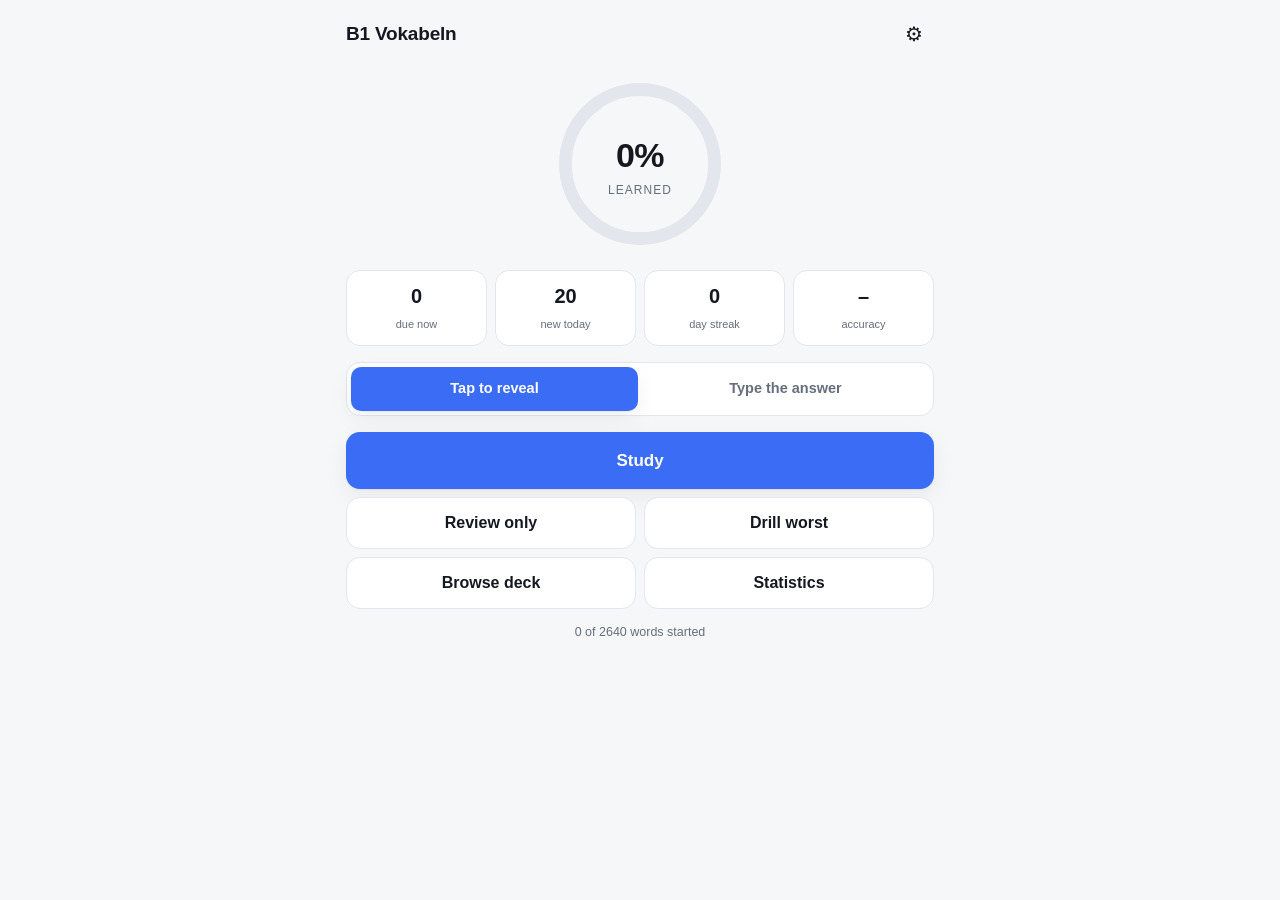
==== index.html @ 635735f4 "Add typed-answer mode with a similarity score A switch on the home screen chooses between tapping to" ====
<!DOCTYPE html>
<html lang="en">
<head>
<meta charset="utf-8">
<meta name="viewport" content="width=device-width,initial-scale=1,viewport-fit=cover">
<meta name="theme-color" content="#111318">
<title>B1 Vokabeln</title>
<link rel="manifest" href="manifest.webmanifest">
<link rel="apple-touch-icon" href="icon.png">
<meta name="apple-mobile-web-app-capable" content="yes">
<meta name="apple-mobile-web-app-status-bar-style" content="black-translucent">
<link rel="stylesheet" href="style.css">
</head>
<body>

<div id="app">

  <!-- ============ HOME ============ -->
  <section id="home" class="screen">
    <header class="hd">
      <h1>B1 Vokabeln</h1>
      <button class="icon" id="toSettings" aria-label="Settings">&#9881;</button>
    </header>

    <div class="ring-wrap">
      <svg class="ring" viewBox="0 0 120 120" aria-hidden="true">
        <circle class="ring-bg" cx="60" cy="60" r="52"></circle>
        <circle class="ring-fg" cx="60" cy="60" r="52" id="ringFg"></circle>
      </svg>
      <div class="ring-mid">
        <b id="ringPct">0%</b>
        <span>learned</span>
      </div>
    </div>

    <div class="tiles">
      <div class="tile"><b id="tDue">0</b><span>due now</span></div>
      <div class="tile"><b id="tNew">0</b><span>new today</span></div>
      <div class="tile"><b id="tStreak">0</b><span>day streak</span></div>
      <div class="tile"><b id="tAcc">–</b><span>accuracy</span></div>
    </div>

    <div class="seg" id="modeSeg" role="group" aria-label="How to answer">
      <button type="button" data-m="off">Tap to reveal</button>
      <button type="button" data-m="on">Type the answer</button>
    </div>

    <button class="primary big" id="btnStudy">Study</button>
    <div class="row2">
      <button class="ghost" id="btnReview">Review only</button>
      <button class="ghost" id="btnHard">Drill worst</button>
    </div>
    <div class="row2">
      <button class="ghost" id="toBrowse">Browse deck</button>
      <button class="ghost" id="toStats">Statistics</button>
    </div>
    <p class="foot" id="homeFoot"></p>
  </section>

  <!-- ============ STUDY ============ -->
  <section id="study" class="screen hidden">
    <header class="hd">
      <button class="icon" id="studyBack" aria-label="Back">&#8592;</button>
      <div class="bar"><i id="sessBar"></i></div>
      <span class="count" id="sessCount">0</span>
    </header>

    <div class="card" id="card">
      <div class="card-in">
        <div class="prompt-kind" id="cKind"></div>
        <div class="prompt" id="cFront"></div>
        <form class="type-wrap hidden" id="typeWrap" autocomplete="off">
          <input id="typeIn" type="text" inputmode="text" autocomplete="off"
                 autocorrect="off" autocapitalize="off" spellcheck="false"
                 placeholder="type your answer" aria-label="Your answer">
        </form>
        <div class="type-fb hidden" id="typeFb"></div>
        <div class="reveal hidden" id="cBack">
          <div class="answer" id="cAnswer"></div>
          <div class="meta" id="cMeta"></div>
          <div class="ex" id="cEx"></div>
        </div>
      </div>
      <div class="tap-hint" id="tapHint">tap to reveal</div>
    </div>

    <div class="grades hidden" id="grades">
      <button data-g="0" class="g g0"><b>Again</b><span id="i0"></span></button>
      <button data-g="3" class="g g3"><b>Hard</b><span id="i3"></span></button>
      <button data-g="4" class="g g4"><b>Good</b><span id="i4"></span></button>
      <button data-g="5" class="g g5"><b>Easy</b><span id="i5"></span></button>
    </div>
    <button class="primary big show-btn" id="btnShow">Show answer</button>
  </section>

  <!-- ============ DONE ============ -->
  <section id="done" class="screen hidden">
    <header class="hd"><button class="icon" id="doneBack" aria-label="Back">&#8592;</button><h1>Session done</h1></header>
    <div class="done-wrap">
      <div class="done-mark">&#10003;</div>
      <p id="doneLine"></p>
      <div class="tiles">
        <div class="tile"><b id="dSeen">0</b><span>cards</span></div>
        <div class="tile"><b id="dOk">0</b><span>correct</span></div>
        <div class="tile"><b id="dAcc">0%</b><span>accuracy</span></div>
      </div>
      <button class="primary big" id="btnAgainSession">Study more</button>
      <button class="ghost" id="btnHome">Back home</button>
    </div>
  </section>

  <!-- ============ BROWSE ============ -->
  <section id="browse" class="screen hidden">
    <header class="hd">
      <button class="icon" id="browseBack" aria-label="Back">&#8592;</button>
      <input id="q" type="search" placeholder="Search German or English…" autocomplete="off">
    </header>
    <div class="chips" id="browseChips">
      <button class="chip on" data-f="all">All</button>
      <button class="chip" data-f="noun">Nouns</button>
      <button class="chip" data-f="verb">Verbs</button>
      <button class="chip" data-f="adj">Adj</button>
      <button class="chip" data-f="due">Due</button>
      <button class="chip" data-f="weak">Weak</button>
      <button class="chip" data-f="unseen">Unseen</button>
    </div>
    <div id="list" class="list"></div>
  </section>

  <!-- ============ STATS ============ -->
  <section id="stats" class="screen hidden">
    <header class="hd"><button class="icon" id="statsBack" aria-label="Back">&#8592;</button><h1>Statistics</h1></header>
    <div class="pad">
      <h2>Last 12 weeks</h2>
      <div id="heat" class="heat"></div>
      <div class="heat-key"><span>less</span><i class="h0"></i><i class="h1"></i><i class="h2"></i><i class="h3"></i><i class="h4"></i><span>more</span></div>

      <h2>Maturity</h2>
      <div class="mat" id="mat"></div>
      <div class="mat-key" id="matKey"></div>

      <h2>Upcoming reviews</h2>
      <div id="fore" class="fore"></div>

      <h2>Weakest words</h2>
      <div id="weak" class="list"></div>
    </div>
  </section>

  <!-- ============ SETTINGS ============ -->
  <section id="settings" class="screen hidden">
    <header class="hd"><button class="icon" id="setBack" aria-label="Back">&#8592;</button><h1>Settings</h1></header>
    <div class="pad">
      <label class="set">
        <span>Direction</span>
        <select id="sDir">
          <option value="de">German &rarr; English</option>
          <option value="en">English &rarr; German</option>
          <option value="mix">Mixed</option>
        </select>
      </label>

      <label class="set">
        <span>New cards / day</span>
        <select id="sNew">
          <option>5</option><option>10</option><option selected>20</option>
          <option>30</option><option>50</option><option>100</option>
        </select>
      </label>

      <label class="set">
        <span>Session length</span>
        <select id="sLen">
          <option>10</option><option>20</option><option selected>30</option>
          <option>50</option><option value="9999">No limit</option>
        </select>
      </label>

      <label class="set">
        <span>Word range</span>
        <select id="sRange">
          <option value="0">Whole deck (2640)</option>
          <option value="500">Top 500 most frequent</option>
          <option value="1000">Top 1000</option>
          <option value="1500">Top 1500</option>
          <option value="dtz">DTZ-only words (not in top 4034)</option>
        </select>
      </label>

      <label class="set inline">
        <span>Show example sentence</span>
        <input type="checkbox" id="sEx" checked>
      </label>

      <h2>Your data</h2>
      <p class="hint">Progress lives in this browser only. Export a backup you can keep in Dropbox and load on another device.</p>
      <button class="ghost" id="btnExport">Export progress (.json)</button>
      <button class="ghost" id="btnImport">Import progress</button>
      <input type="file" id="fileIn" accept="application/json" hidden>
      <button class="danger" id="btnReset">Reset all progress</button>
      <p class="foot" id="setFoot"></p>
    </div>
  </section>

</div>

<div id="toast" class="toast hidden"></div>
<script src="app.js"></script>
</body>
</html>
---- style.css ----
:root{
  --bg:#f6f7f9; --surface:#fff; --line:#e3e6ec; --ink:#151821; --dim:#666e7d;
  --accent:#3b6cf6; --ok:#17924f; --warn:#c2760a; --bad:#cf3f3f; --easy:#2a8fa8;
  --r:16px; --shadow:0 1px 2px rgba(16,20,30,.06),0 8px 24px rgba(16,20,30,.06);
}
@media (prefers-color-scheme:dark){
  :root{
    --bg:#111318; --surface:#191c23; --line:#2a2f3a; --ink:#e9ecf2; --dim:#98a1b3;
    --accent:#6b93ff; --ok:#3fbe79; --warn:#e0a03e; --bad:#f0736f; --easy:#54b9d0;
    --shadow:0 1px 2px rgba(0,0,0,.4),0 8px 24px rgba(0,0,0,.3);
  }
}
*{box-sizing:border-box;-webkit-tap-highlight-color:transparent}
html,body{height:100%}
body{
  margin:0;background:var(--bg);color:var(--ink);
  font:16px/1.5 -apple-system,BlinkMacSystemFont,"Segoe UI",Roboto,Helvetica,Arial,sans-serif;
  overscroll-behavior-y:contain;
}
#app{max-width:620px;margin:0 auto;min-height:100%;display:flex;flex-direction:column}
.screen{
  flex:1;display:flex;flex-direction:column;
  padding:max(12px,env(safe-area-inset-top)) 16px calc(16px + env(safe-area-inset-bottom));
}
.hidden{display:none!important}

/* header */
.hd{display:flex;align-items:center;gap:10px;min-height:44px;margin-bottom:8px}
.hd h1{font-size:19px;margin:0;font-weight:650;letter-spacing:-.01em;flex:1}
.icon{
  width:40px;height:40px;flex:0 0 40px;border:0;border-radius:12px;background:transparent;
  color:var(--ink);font-size:20px;cursor:pointer;display:grid;place-items:center;
}
.icon:active{background:var(--line)}
.count{font-variant-numeric:tabular-nums;color:var(--dim);font-size:14px;min-width:2ch;text-align:right}
.bar{flex:1;height:6px;background:var(--line);border-radius:99px;overflow:hidden}
.bar i{display:block;height:100%;width:0;background:var(--accent);border-radius:99px;transition:width .25s ease}

/* home ring */
.ring-wrap{position:relative;width:172px;height:172px;margin:14px auto 6px}
.ring{width:100%;height:100%;transform:rotate(-90deg)}
.ring circle{fill:none;stroke-width:9;stroke-linecap:round}
.ring-bg{stroke:var(--line)}
.ring-fg{stroke:var(--accent);stroke-dasharray:326.7;stroke-dashoffset:326.7;transition:stroke-dashoffset .6s ease}
.ring-mid{position:absolute;inset:0;display:grid;place-content:center;text-align:center}
.ring-mid b{display:block;font-size:34px;font-weight:680;letter-spacing:-.02em;font-variant-numeric:tabular-nums}
.ring-mid span{font-size:12px;color:var(--dim);text-transform:uppercase;letter-spacing:.09em}

/* tiles */
.tiles{display:grid;grid-template-columns:repeat(4,1fr);gap:8px;margin:14px 0}
.tile{background:var(--surface);border:1px solid var(--line);border-radius:14px;padding:10px 4px;text-align:center}
.tile b{display:block;font-size:20px;font-weight:660;font-variant-numeric:tabular-nums;letter-spacing:-.01em}
.tile span{font-size:11px;color:var(--dim)}

/* segmented mode switch */
.seg{
  display:grid;grid-template-columns:1fr 1fr;gap:4px;padding:4px;margin:2px 0 10px;
  background:var(--surface);border:1px solid var(--line);border-radius:14px;
}
.seg button{
  padding:11px 6px;border:0;border-radius:10px;background:transparent;color:var(--dim);
  font-size:14.5px;font-weight:550;cursor:pointer;
}
.seg button.on{background:var(--accent);color:#fff;box-shadow:var(--shadow)}

/* buttons */
button{font:inherit}
.primary{
  width:100%;border:0;border-radius:14px;background:var(--accent);color:#fff;
  font-weight:620;cursor:pointer;box-shadow:var(--shadow);
}
.big{padding:16px;font-size:17px;margin-top:6px}
.primary:active{filter:brightness(.94)}
.ghost{
  width:100%;padding:13px;border:1px solid var(--line);border-radius:14px;background:var(--surface);
  color:var(--ink);font-weight:550;cursor:pointer;margin-top:8px;
}
.ghost:active{background:var(--line)}
.danger{width:100%;padding:13px;border:1px solid var(--bad);border-radius:14px;background:transparent;color:var(--bad);font-weight:560;cursor:pointer;margin-top:18px}
.row2{display:grid;grid-template-columns:1fr 1fr;gap:8px}
.row2 .ghost{margin-top:8px}
.foot{color:var(--dim);font-size:12.5px;text-align:center;margin-top:14px}

/* card */
.card{
  flex:1;background:var(--surface);border:1px solid var(--line);border-radius:var(--r);
  box-shadow:var(--shadow);margin:6px 0 12px;padding:24px 20px;
  display:flex;flex-direction:column;justify-content:center;align-items:center;
  text-align:center;cursor:pointer;min-height:46vh;position:relative;
}
.card-in{width:100%}
.prompt-kind{font-size:11px;text-transform:uppercase;letter-spacing:.11em;color:var(--dim);margin-bottom:12px}
.prompt{font-size:30px;font-weight:640;letter-spacing:-.02em;line-height:1.25;word-break:break-word}
/* typed answer */
.type-wrap{margin-top:20px}
#typeIn{
  width:100%;padding:13px 15px;border:1.5px solid var(--line);border-radius:13px;
  background:var(--bg);color:var(--ink);font-size:19px;text-align:center;font-weight:550;
}
#typeIn:focus{outline:none;border-color:var(--accent)}
#typeIn::placeholder{font-weight:400;color:var(--dim);font-size:16px}
.type-fb{margin-top:16px;font-size:14.5px;line-height:1.5}
.type-fb .verdict{font-weight:640;font-size:16px;display:flex;align-items:center;justify-content:center;gap:8px}
.type-fb .pct{font-variant-numeric:tabular-nums;font-weight:600;padding:2px 9px;border-radius:99px;font-size:13px}
.type-fb.ok   .verdict{color:var(--ok)}   .type-fb.ok   .pct{background:color-mix(in srgb,var(--ok) 18%,transparent);color:var(--ok)}
.type-fb.warn .verdict{color:var(--warn)} .type-fb.warn .pct{background:color-mix(in srgb,var(--warn) 20%,transparent);color:var(--warn)}
.type-fb.bad  .verdict{color:var(--bad)}  .type-fb.bad  .pct{background:color-mix(in srgb,var(--bad) 18%,transparent);color:var(--bad)}
.type-fb .yours{color:var(--dim);margin-top:7px;font-size:14px;word-break:break-word}
.type-fb .yours s{text-decoration-color:var(--bad);opacity:.8}
.type-fb .note{margin-top:6px;font-size:13px;color:var(--warn)}
.type-fb mark{background:color-mix(in srgb,var(--bad) 26%,transparent);color:inherit;border-radius:3px;padding:0 1px}
.g.sug{border-color:var(--accent);box-shadow:0 0 0 2px color-mix(in srgb,var(--accent) 28%,transparent)}

.reveal{margin-top:20px;padding-top:18px;border-top:1px solid var(--line)}
.answer{font-size:22px;font-weight:560;color:var(--accent);line-height:1.35}
.meta{font-size:13.5px;color:var(--dim);margin-top:8px;font-variant-numeric:tabular-nums}
.ex{font-size:15.5px;color:var(--ink);opacity:.82;margin-top:16px;line-height:1.5;font-style:italic}
.ex b{font-style:normal;font-weight:640;opacity:1}
.tap-hint{position:absolute;bottom:14px;left:0;right:0;font-size:12px;color:var(--dim);opacity:.75}

/* grades */
.grades{display:grid;grid-template-columns:repeat(4,1fr);gap:7px}
.g{
  padding:13px 4px;border:1px solid var(--line);border-radius:13px;background:var(--surface);
  color:var(--ink);cursor:pointer;display:flex;flex-direction:column;gap:3px;align-items:center;
}
.g b{font-size:14px;font-weight:600}
.g span{font-size:11px;color:var(--dim);font-variant-numeric:tabular-nums}
.g:active{transform:scale(.97)}
.g0 b{color:var(--bad)} .g3 b{color:var(--warn)} .g4 b{color:var(--ok)} .g5 b{color:var(--easy)}
.show-btn{margin-top:0}

/* done */
.done-wrap{flex:1;display:flex;flex-direction:column;justify-content:center;text-align:center}
.done-mark{font-size:52px;color:var(--ok);line-height:1}
.done-wrap p{color:var(--dim);margin:10px 0 4px}

/* browse */
#q{
  flex:1;min-width:0;padding:11px 14px;border:1px solid var(--line);border-radius:12px;
  background:var(--surface);color:var(--ink);font-size:16px;
}
#q:focus{outline:2px solid var(--accent);outline-offset:-1px}
.chips{display:flex;gap:7px;overflow-x:auto;padding:8px 0 12px;scrollbar-width:none}
.chips::-webkit-scrollbar{display:none}
.chip{
  flex:0 0 auto;padding:7px 13px;border:1px solid var(--line);border-radius:99px;
  background:var(--surface);color:var(--dim);font-size:13.5px;cursor:pointer;
}
.chip.on{background:var(--accent);border-color:var(--accent);color:#fff;font-weight:560}
.list{flex:1;overflow-y:auto;-webkit-overflow-scrolling:touch}
.it{
  display:flex;align-items:baseline;gap:10px;padding:11px 12px;border:1px solid var(--line);
  border-radius:12px;background:var(--surface);margin-bottom:7px;
}
.it .de{font-weight:600;flex:0 0 auto;max-width:52%;overflow-wrap:anywhere}
.it .en{color:var(--dim);font-size:14px;flex:1;overflow-wrap:anywhere}
.it .dot{width:9px;height:9px;border-radius:50%;flex:0 0 9px;background:var(--line);align-self:center}
.it .dot.d1{background:var(--bad)} .it .dot.d2{background:var(--warn)}
.it .dot.d3{background:var(--ok)} .it .dot.d4{background:var(--easy)}
.empty{color:var(--dim);text-align:center;padding:30px 10px;font-size:14.5px}

/* stats */
.pad{flex:1;overflow-y:auto;padding-bottom:20px}
.pad h2{font-size:13px;text-transform:uppercase;letter-spacing:.09em;color:var(--dim);margin:22px 0 10px;font-weight:600}
.heat{display:grid;grid-template-rows:repeat(7,1fr);grid-auto-flow:column;gap:3px}
.heat i{aspect-ratio:1;border-radius:3px;background:var(--line);display:block}
.heat i.h1{background:color-mix(in srgb,var(--accent) 30%,var(--line))}
.heat i.h2{background:color-mix(in srgb,var(--accent) 52%,var(--line))}
.heat i.h3{background:color-mix(in srgb,var(--accent) 76%,var(--line))}
.heat i.h4{background:var(--accent)}
.heat-key{display:flex;align-items:center;gap:4px;justify-content:flex-end;margin-top:7px;font-size:11px;color:var(--dim)}
.heat-key i{width:11px;height:11px;border-radius:3px;background:var(--line);display:block}
.heat-key i.h1{background:color-mix(in srgb,var(--accent) 30%,var(--line))}
.heat-key i.h2{background:color-mix(in srgb,var(--accent) 52%,var(--line))}
.heat-key i.h3{background:color-mix(in srgb,var(--accent) 76%,var(--line))}
.heat-key i.h4{background:var(--accent)}
.mat{display:flex;height:16px;border-radius:8px;overflow:hidden;background:var(--line)}
.mat i{display:block;height:100%}
.mat-key{display:flex;flex-wrap:wrap;gap:12px;margin-top:10px;font-size:12.5px;color:var(--dim)}
.mat-key span{display:flex;align-items:center;gap:5px}
.mat-key u{width:9px;height:9px;border-radius:2px;display:block}
.fore{display:flex;align-items:flex-end;gap:4px;height:96px}
.fore div{flex:1;display:flex;flex-direction:column;justify-content:flex-end;align-items:center;gap:4px;height:100%}
.fore i{width:100%;background:var(--accent);border-radius:3px;display:block;min-height:2px;opacity:.85}
.fore span{font-size:10px;color:var(--dim)}

/* settings */
.set{display:flex;align-items:center;justify-content:space-between;gap:12px;padding:13px 0;border-bottom:1px solid var(--line)}
.set span{font-size:15px}
.set select{
  padding:9px 11px;border:1px solid var(--line);border-radius:10px;background:var(--surface);
  color:var(--ink);font-size:15px;max-width:60%;
}
.set.inline input{width:22px;height:22px;accent-color:var(--accent)}
.hint{font-size:13px;color:var(--dim);line-height:1.5}

/* toast */
.toast{
  position:fixed;left:50%;transform:translateX(-50%);bottom:calc(24px + env(safe-area-inset-bottom));
  background:var(--ink);color:var(--bg);padding:11px 18px;border-radius:99px;font-size:14px;
  box-shadow:var(--shadow);z-index:50;max-width:88vw;text-align:center;
}
@media (min-width:620px){ .card{min-height:40vh} }
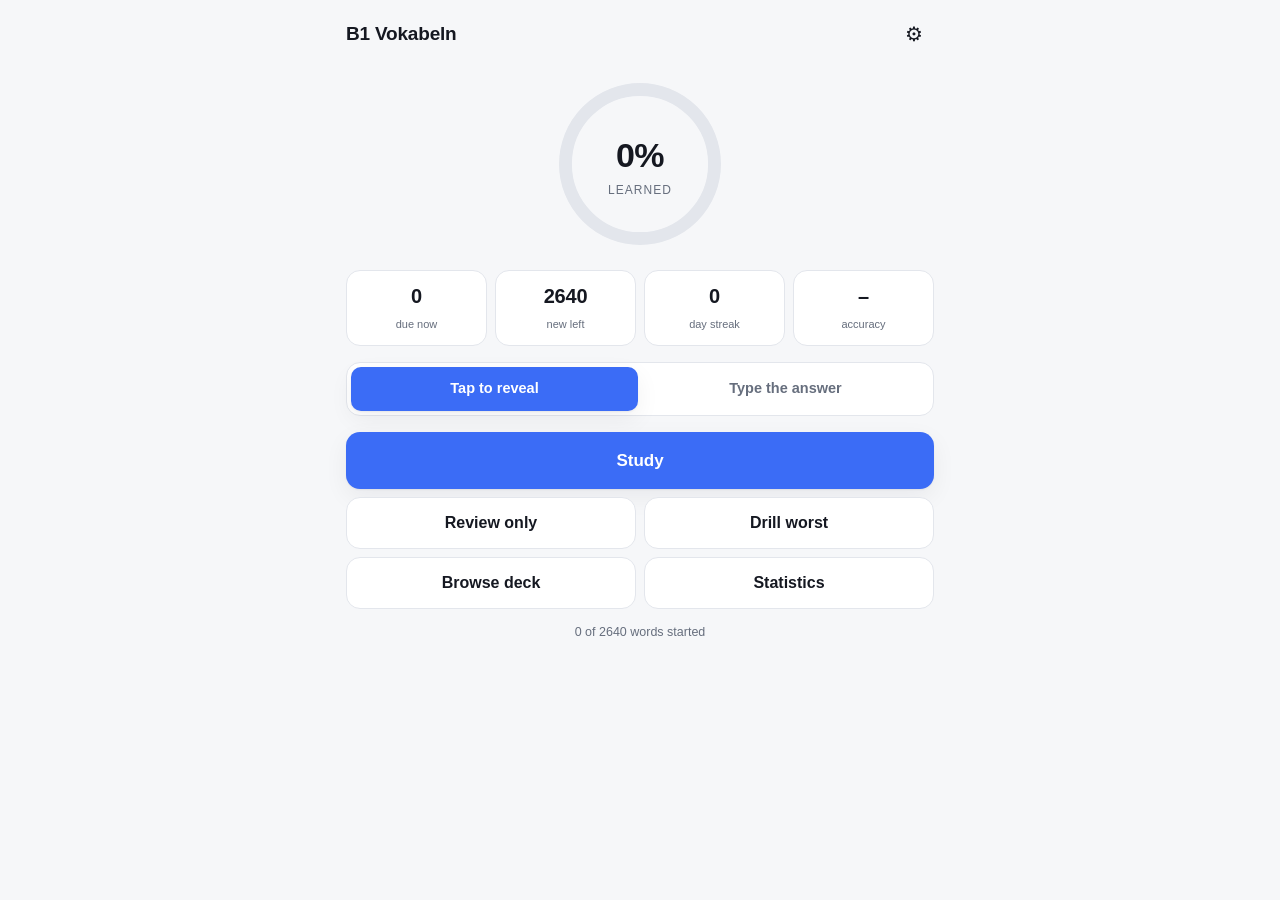
==== commit cd0af745: "Remove the daily new-card cap and fix the dead-end empty message Working through the 20-new-cards-a-" ====
--- a/index.html
+++ b/index.html
@@ -35,7 +35,7 @@
 
     <div class="tiles">
       <div class="tile"><b id="tDue">0</b><span>due now</span></div>
-      <div class="tile"><b id="tNew">0</b><span>new today</span></div>
+      <div class="tile"><b id="tNew">0</b><span>new left</span></div>
       <div class="tile"><b id="tStreak">0</b><span>day streak</span></div>
       <div class="tile"><b id="tAcc">–</b><span>accuracy</span></div>
     </div>
@@ -163,8 +163,9 @@
       <label class="set">
         <span>New cards / day</span>
         <select id="sNew">
-          <option>5</option><option>10</option><option selected>20</option>
+          <option>5</option><option>10</option><option>20</option>
           <option>30</option><option>50</option><option>100</option>
+          <option value="9999" selected>No limit</option>
         </select>
       </label>
 
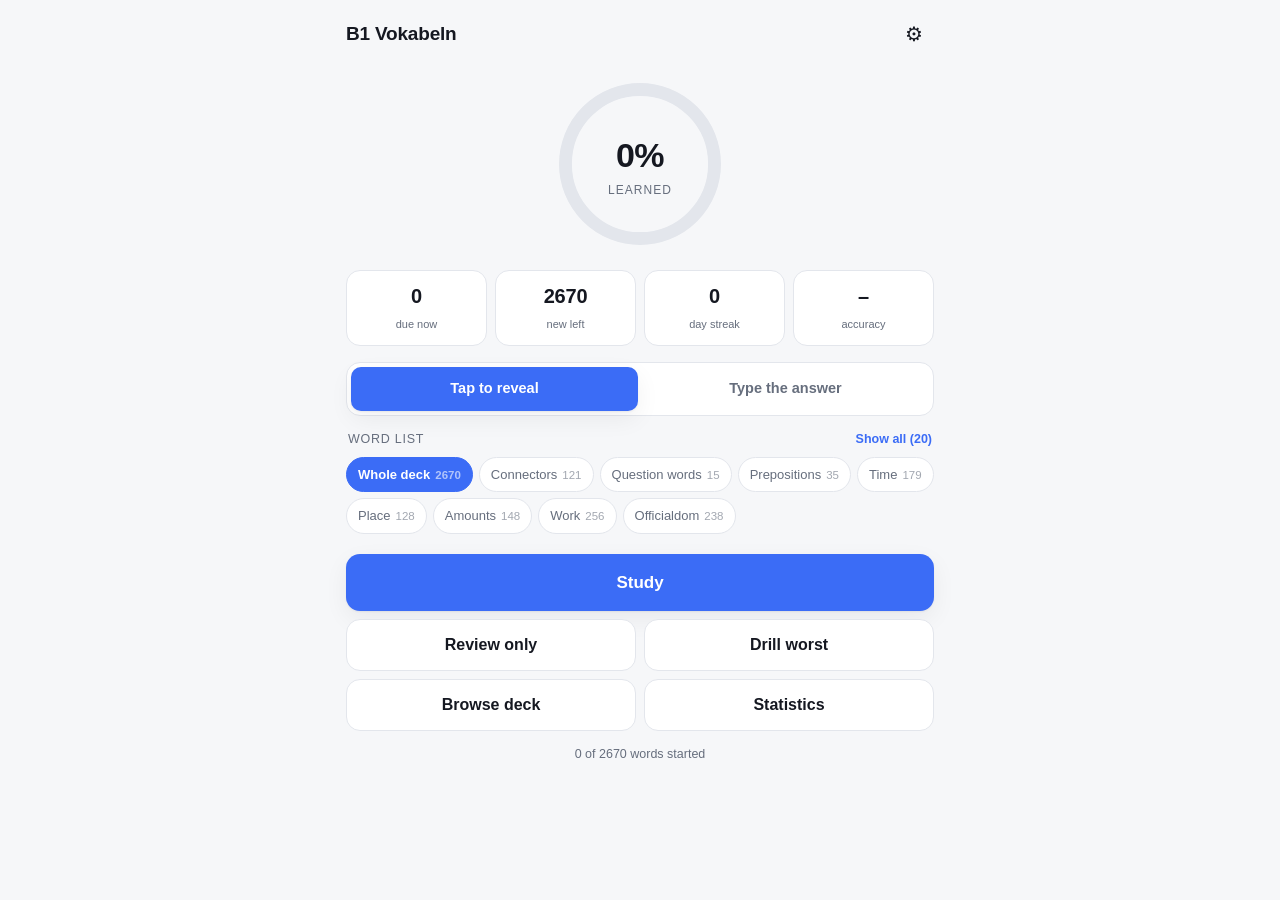
==== commit 55956cbd: "Sort the deck into 19 word lists you can study on their own The DTZ Wortliste is alphabetical and ca" ====
--- a/index.html
+++ b/index.html
@@ -44,6 +44,12 @@
       <button type="button" data-m="off">Tap to reveal</button>
       <button type="button" data-m="on">Type the answer</button>
     </div>
+
+    <div class="cats-hd">
+      <span>Word list</span>
+      <button type="button" class="cats-all" id="catsAll">Show all</button>
+    </div>
+    <div class="cats" id="cats" role="group" aria-label="Word list"></div>
 
     <button class="primary big" id="btnStudy">Study</button>
     <div class="row2">
@@ -180,11 +186,11 @@
       <label class="set">
         <span>Word range</span>
         <select id="sRange">
-          <option value="0">Whole deck (2640)</option>
+          <option value="0">Whole deck</option>
           <option value="500">Top 500 most frequent</option>
           <option value="1000">Top 1000</option>
           <option value="1500">Top 1500</option>
-          <option value="dtz">DTZ-only words (not in top 4034)</option>
+          <option value="dtz">Rarer words (no frequency rank)</option>
         </select>
       </label>
 
--- a/style.css
+++ b/style.css
@@ -62,6 +62,27 @@
   font-size:14.5px;font-weight:550;cursor:pointer;
 }
 .seg button.on{background:var(--accent);color:#fff;box-shadow:var(--shadow)}
+
+/* word lists (categories) */
+.cats-hd{
+  display:flex;align-items:baseline;justify-content:space-between;
+  margin:4px 2px 8px;color:var(--dim);font-size:12.5px;
+  text-transform:uppercase;letter-spacing:.06em;
+}
+.cats-all{
+  border:0;background:transparent;color:var(--accent);font-size:12.5px;
+  font-weight:600;cursor:pointer;padding:0;text-transform:none;letter-spacing:0;
+}
+.cats{display:flex;flex-wrap:wrap;gap:6px;margin-bottom:14px}
+.cats button{
+  padding:7px 11px;border:1px solid var(--line);border-radius:99px;
+  background:var(--surface);color:var(--dim);font-size:13px;cursor:pointer;
+  display:flex;align-items:baseline;gap:5px;
+}
+.cats button.on{background:var(--accent);border-color:var(--accent);color:#fff;font-weight:560}
+.cats button i{font-style:normal;opacity:.6;font-size:11.5px;font-variant-numeric:tabular-nums}
+.cats button.hide{display:none}
+.cats.open button.hide{display:flex}
 
 /* buttons */
 button{font:inherit}
@@ -114,8 +135,22 @@
 .reveal{margin-top:20px;padding-top:18px;border-top:1px solid var(--line)}
 .answer{font-size:22px;font-weight:560;color:var(--accent);line-height:1.35}
 .meta{font-size:13.5px;color:var(--dim);margin-top:8px;font-variant-numeric:tabular-nums}
-.ex{font-size:15.5px;color:var(--ink);opacity:.82;margin-top:16px;line-height:1.5;font-style:italic}
-.ex b{font-style:normal;font-weight:640;opacity:1}
+.ex{font-size:15.5px;color:var(--ink);margin-top:16px;line-height:1.5;text-align:left}
+.sense{margin-top:13px}
+.sense:first-child{margin-top:0}
+.sense.extra{display:none}
+.ex.open .sense.extra{display:block}
+.sense-en{
+  font-size:12.5px;font-weight:620;color:var(--dim);text-transform:uppercase;
+  letter-spacing:.05em;margin-bottom:3px;
+}
+.sense-ex{font-style:italic;opacity:.86;margin-top:2px}
+.sense-ex b{font-style:normal;font-weight:640;opacity:1}
+.more{
+  margin-top:14px;padding:7px 13px;border:1px solid var(--line);border-radius:99px;
+  background:transparent;color:var(--dim);font-size:12.5px;cursor:pointer;
+}
+.more:active{background:var(--line)}
 .tap-hint{position:absolute;bottom:14px;left:0;right:0;font-size:12px;color:var(--dim);opacity:.75}
 
 /* grades */
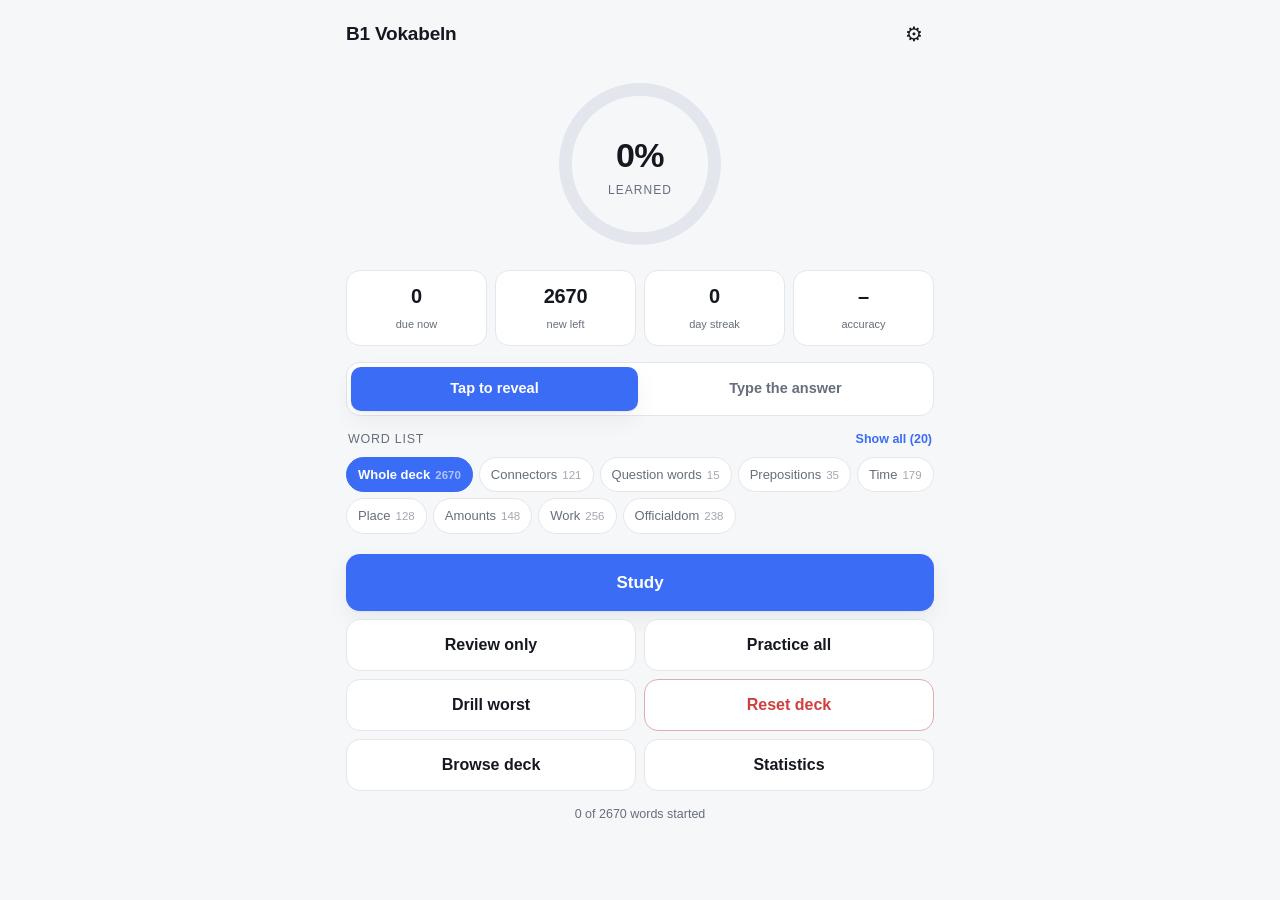
==== commit 9c2b293f: "Let a finished word list be practised again, or reset outright A list you have worked through goes q" ====
--- a/index.html
+++ b/index.html
@@ -54,7 +54,11 @@
     <button class="primary big" id="btnStudy">Study</button>
     <div class="row2">
       <button class="ghost" id="btnReview">Review only</button>
+      <button class="ghost" id="btnCram">Practice</button>
+    </div>
+    <div class="row2">
       <button class="ghost" id="btnHard">Drill worst</button>
+      <button class="ghost warn" id="btnFresh">Reset list</button>
     </div>
     <div class="row2">
       <button class="ghost" id="toBrowse">Browse deck</button>
--- a/style.css
+++ b/style.css
@@ -97,6 +97,7 @@
   color:var(--ink);font-weight:550;cursor:pointer;margin-top:8px;
 }
 .ghost:active{background:var(--line)}
+.ghost.warn{color:var(--bad);border-color:color-mix(in srgb,var(--bad) 35%,var(--line))}
 .danger{width:100%;padding:13px;border:1px solid var(--bad);border-radius:14px;background:transparent;color:var(--bad);font-weight:560;cursor:pointer;margin-top:18px}
 .row2{display:grid;grid-template-columns:1fr 1fr;gap:8px}
 .row2 .ghost{margin-top:8px}
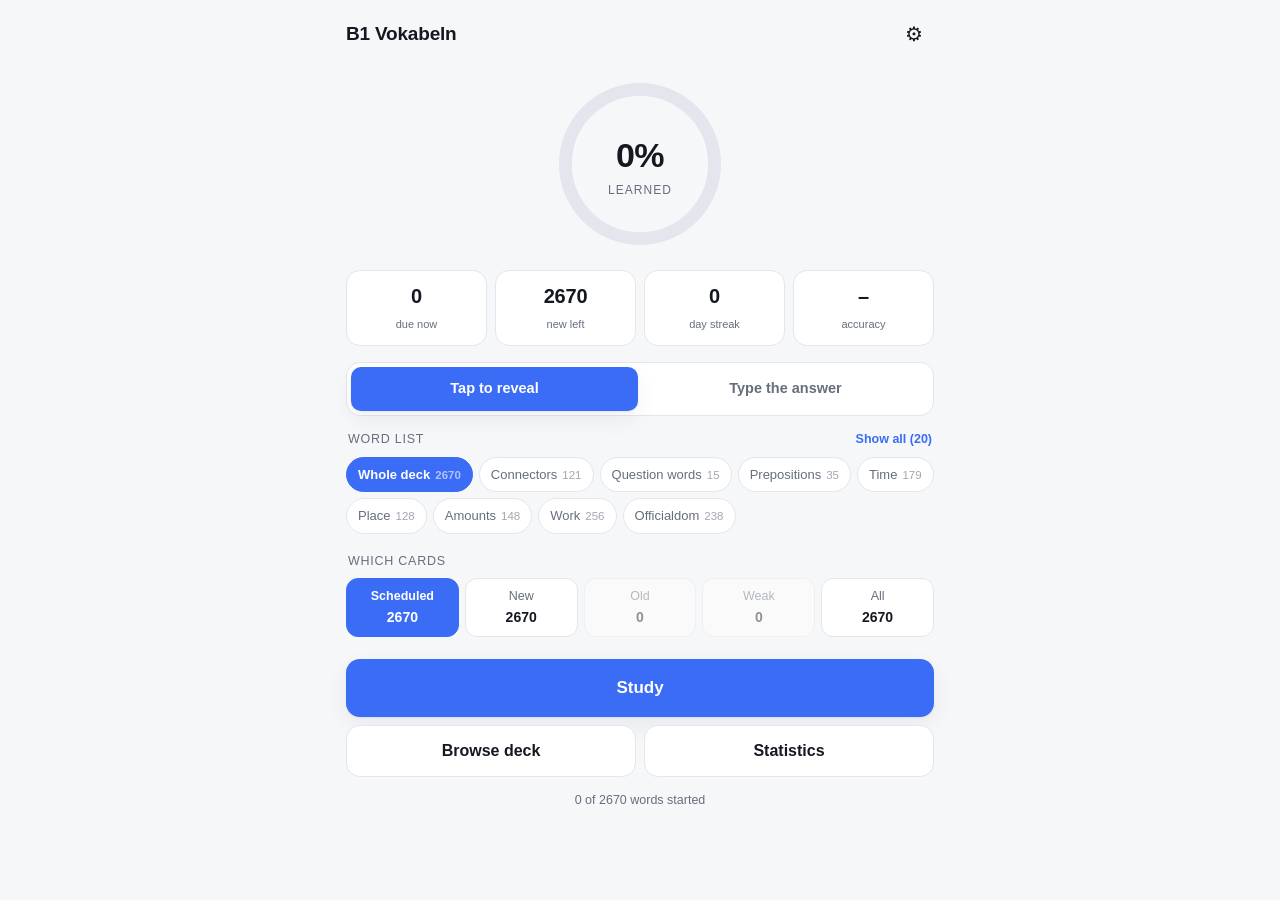
==== commit cf9f5f1c: "Choose which cards of a list to study, not just which list Selecting a list you had already worked t" ====
--- a/index.html
+++ b/index.html
@@ -51,15 +51,10 @@
     </div>
     <div class="cats" id="cats" role="group" aria-label="Word list"></div>
 
+    <div class="cats-hd"><span>Which cards</span></div>
+    <div class="scopes" id="scopes" role="group" aria-label="Which cards"></div>
+
     <button class="primary big" id="btnStudy">Study</button>
-    <div class="row2">
-      <button class="ghost" id="btnReview">Review only</button>
-      <button class="ghost" id="btnCram">Practice</button>
-    </div>
-    <div class="row2">
-      <button class="ghost" id="btnHard">Drill worst</button>
-      <button class="ghost warn" id="btnFresh">Reset list</button>
-    </div>
     <div class="row2">
       <button class="ghost" id="toBrowse">Browse deck</button>
       <button class="ghost" id="toStats">Statistics</button>
@@ -208,6 +203,7 @@
       <button class="ghost" id="btnExport">Export progress (.json)</button>
       <button class="ghost" id="btnImport">Import progress</button>
       <input type="file" id="fileIn" accept="application/json" hidden>
+      <button class="danger" id="btnResetList">Reset this word list</button>
       <button class="danger" id="btnReset">Reset all progress</button>
       <p class="foot" id="setFoot"></p>
     </div>
--- a/style.css
+++ b/style.css
@@ -82,6 +82,17 @@
 .cats button.on{background:var(--accent);border-color:var(--accent);color:#fff;font-weight:560}
 .cats button i{font-style:normal;opacity:.6;font-size:11.5px;font-variant-numeric:tabular-nums}
 .cats button.hide{display:none}
+.scopes{display:flex;gap:6px;margin-bottom:16px}
+.scopes button{
+  flex:1;display:flex;flex-direction:column;align-items:center;gap:1px;
+  padding:8px 2px;border:1px solid var(--line);border-radius:12px;
+  background:var(--surface);color:var(--dim);font-size:12.5px;cursor:pointer;
+}
+.scopes button em{font-style:normal;font-size:14px;font-weight:620;color:var(--ink);
+  font-variant-numeric:tabular-nums}
+.scopes button.on em{color:#fff}
+.scopes button.on{background:var(--accent);border-color:var(--accent);color:#fff;font-weight:560}
+.scopes button.none{opacity:.45}
 .cats.open button.hide{display:flex}
 
 /* buttons */
@@ -97,7 +108,6 @@
   color:var(--ink);font-weight:550;cursor:pointer;margin-top:8px;
 }
 .ghost:active{background:var(--line)}
-.ghost.warn{color:var(--bad);border-color:color-mix(in srgb,var(--bad) 35%,var(--line))}
 .danger{width:100%;padding:13px;border:1px solid var(--bad);border-radius:14px;background:transparent;color:var(--bad);font-weight:560;cursor:pointer;margin-top:18px}
 .row2{display:grid;grid-template-columns:1fr 1fr;gap:8px}
 .row2 .ghost{margin-top:8px}
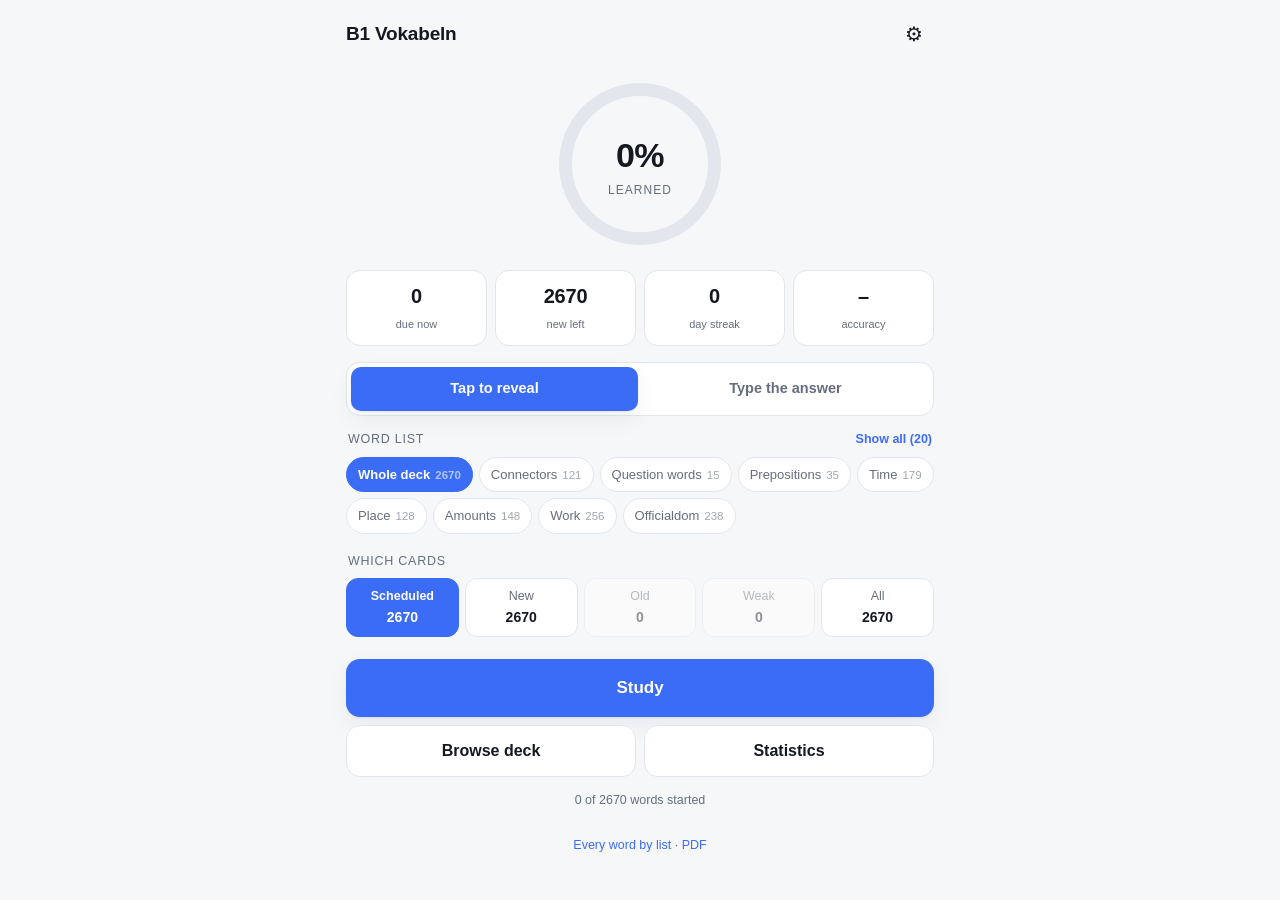
==== commit ad34ac48: "Add a reading copy of the whole deck, as a page and as a PDF Drilling one card at a time gives you n" ====
--- a/index.html
+++ b/index.html
@@ -60,6 +60,8 @@
       <button class="ghost" id="toStats">Statistics</button>
     </div>
     <p class="foot" id="homeFoot"></p>
+    <p class="foot"><a href="overview.html">Every word by list</a> &middot;
+       <a href="B1-Vokabeln.pdf">PDF</a></p>
   </section>
 
   <!-- ============ STUDY ============ -->
@@ -198,6 +200,12 @@
         <input type="checkbox" id="sEx" checked>
       </label>
 
+      <h2>Overview</h2>
+      <p class="hint">Every word with its meanings and example sentences, grouped by word
+      list and alphabetical within each — for reading rather than drilling.</p>
+      <a class="ghost" href="overview.html">Open in the browser</a>
+      <a class="ghost" href="B1-Vokabeln.pdf">Download the PDF (81 pages, 1.2 MB)</a>
+
       <h2>Your data</h2>
       <p class="hint">Progress lives in this browser only. Export a backup you can keep in Dropbox and load on another device.</p>
       <button class="ghost" id="btnExport">Export progress (.json)</button>
--- a/style.css
+++ b/style.css
@@ -108,10 +108,12 @@
   color:var(--ink);font-weight:550;cursor:pointer;margin-top:8px;
 }
 .ghost:active{background:var(--line)}
+a.ghost{display:block;text-align:center;text-decoration:none;color:var(--ink)}
 .danger{width:100%;padding:13px;border:1px solid var(--bad);border-radius:14px;background:transparent;color:var(--bad);font-weight:560;cursor:pointer;margin-top:18px}
 .row2{display:grid;grid-template-columns:1fr 1fr;gap:8px}
 .row2 .ghost{margin-top:8px}
 .foot{color:var(--dim);font-size:12.5px;text-align:center;margin-top:14px}
+.foot a{color:var(--accent);text-decoration:none}
 
 /* card */
 .card{
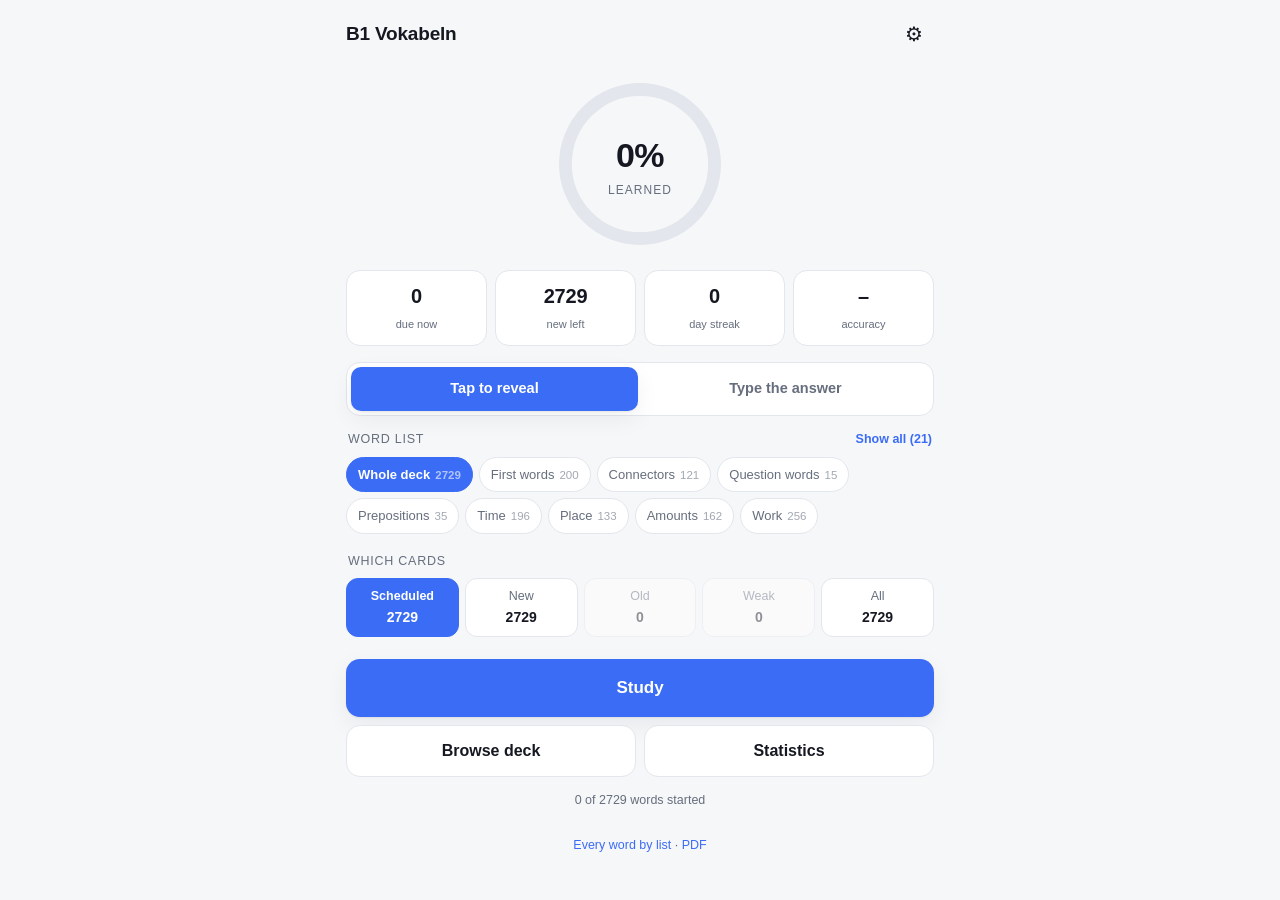
==== commit 0e985ec4: "Add a First words list: the 200 to know before any of this The deck could not teach a beginner. Sect" ====
--- a/index.html
+++ b/index.html
@@ -204,7 +204,7 @@
       <p class="hint">Every word with its meanings and example sentences, grouped by word
       list and alphabetical within each — for reading rather than drilling.</p>
       <a class="ghost" href="overview.html">Open in the browser</a>
-      <a class="ghost" href="B1-Vokabeln.pdf">Download the PDF (81 pages, 1.2 MB)</a>
+      <a class="ghost" href="B1-Vokabeln.pdf">Download the PDF</a>
 
       <h2>Your data</h2>
       <p class="hint">Progress lives in this browser only. Export a backup you can keep in Dropbox and load on another device.</p>
